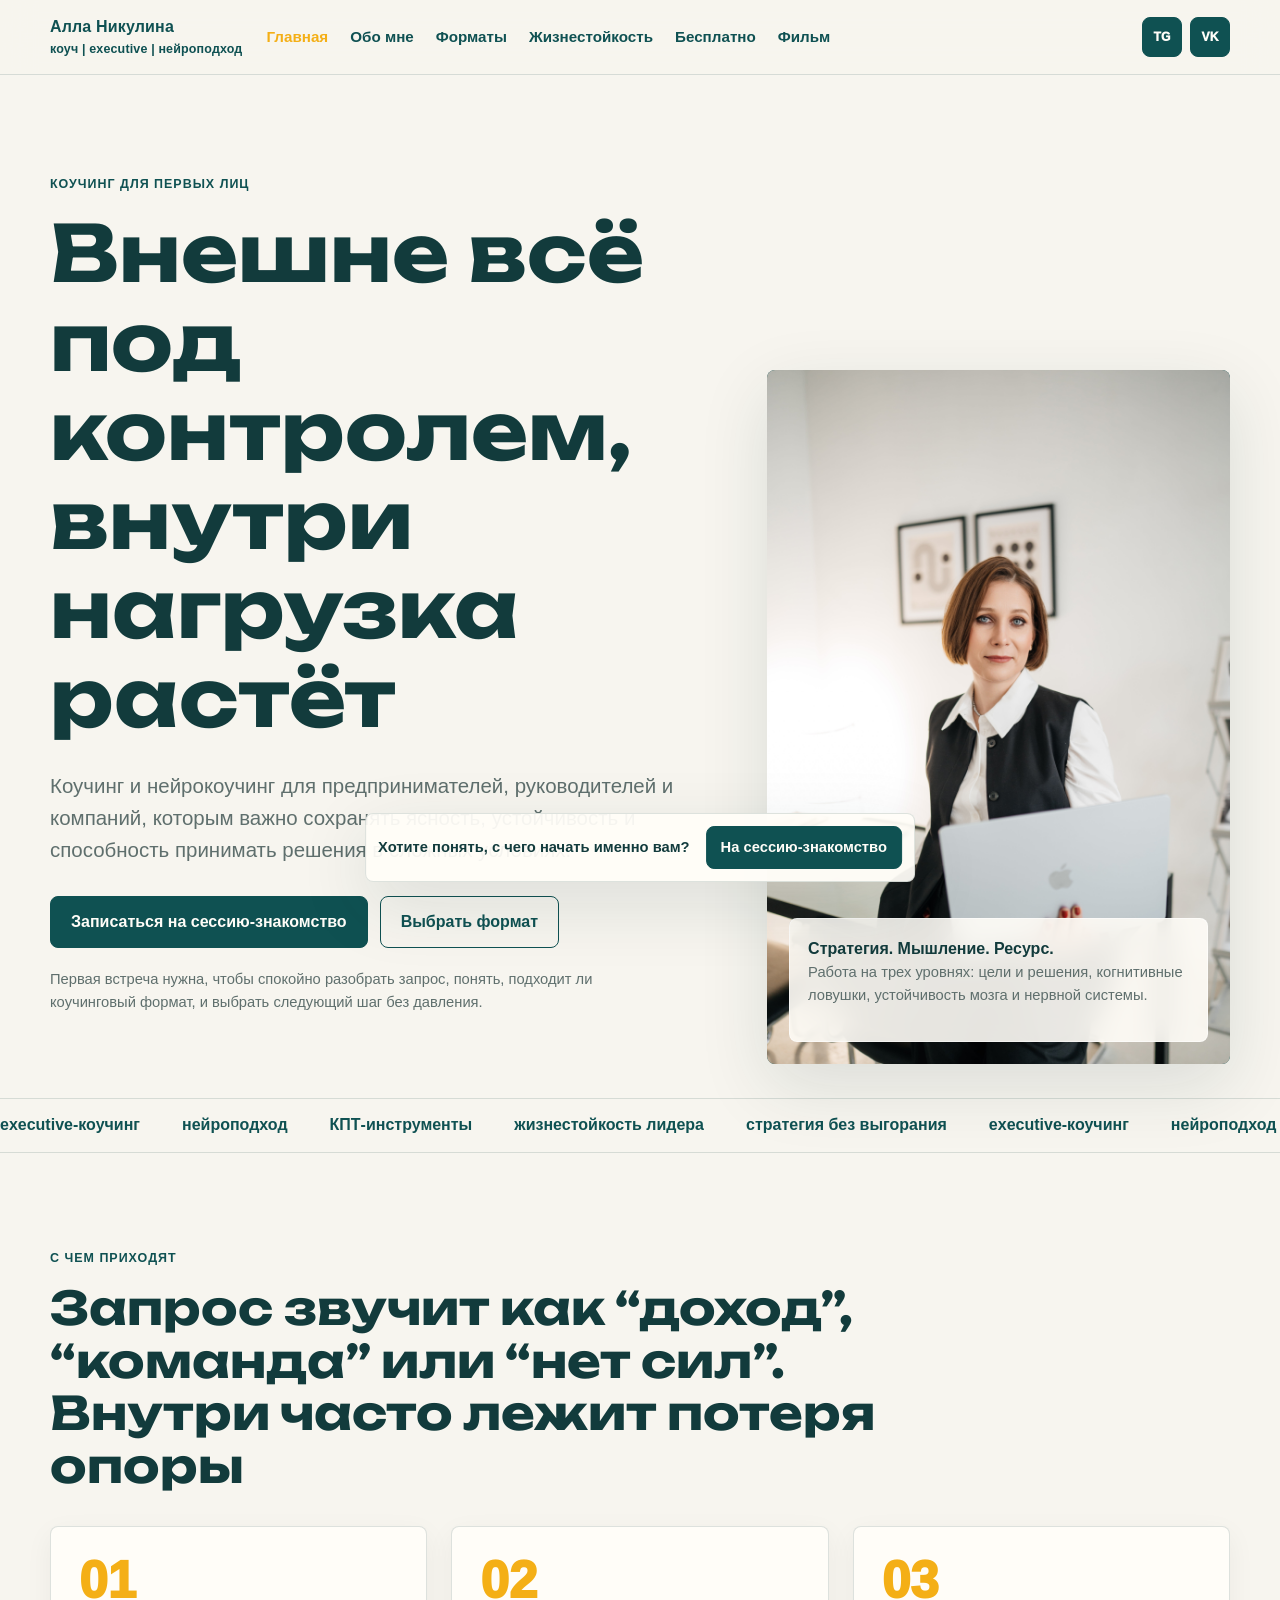
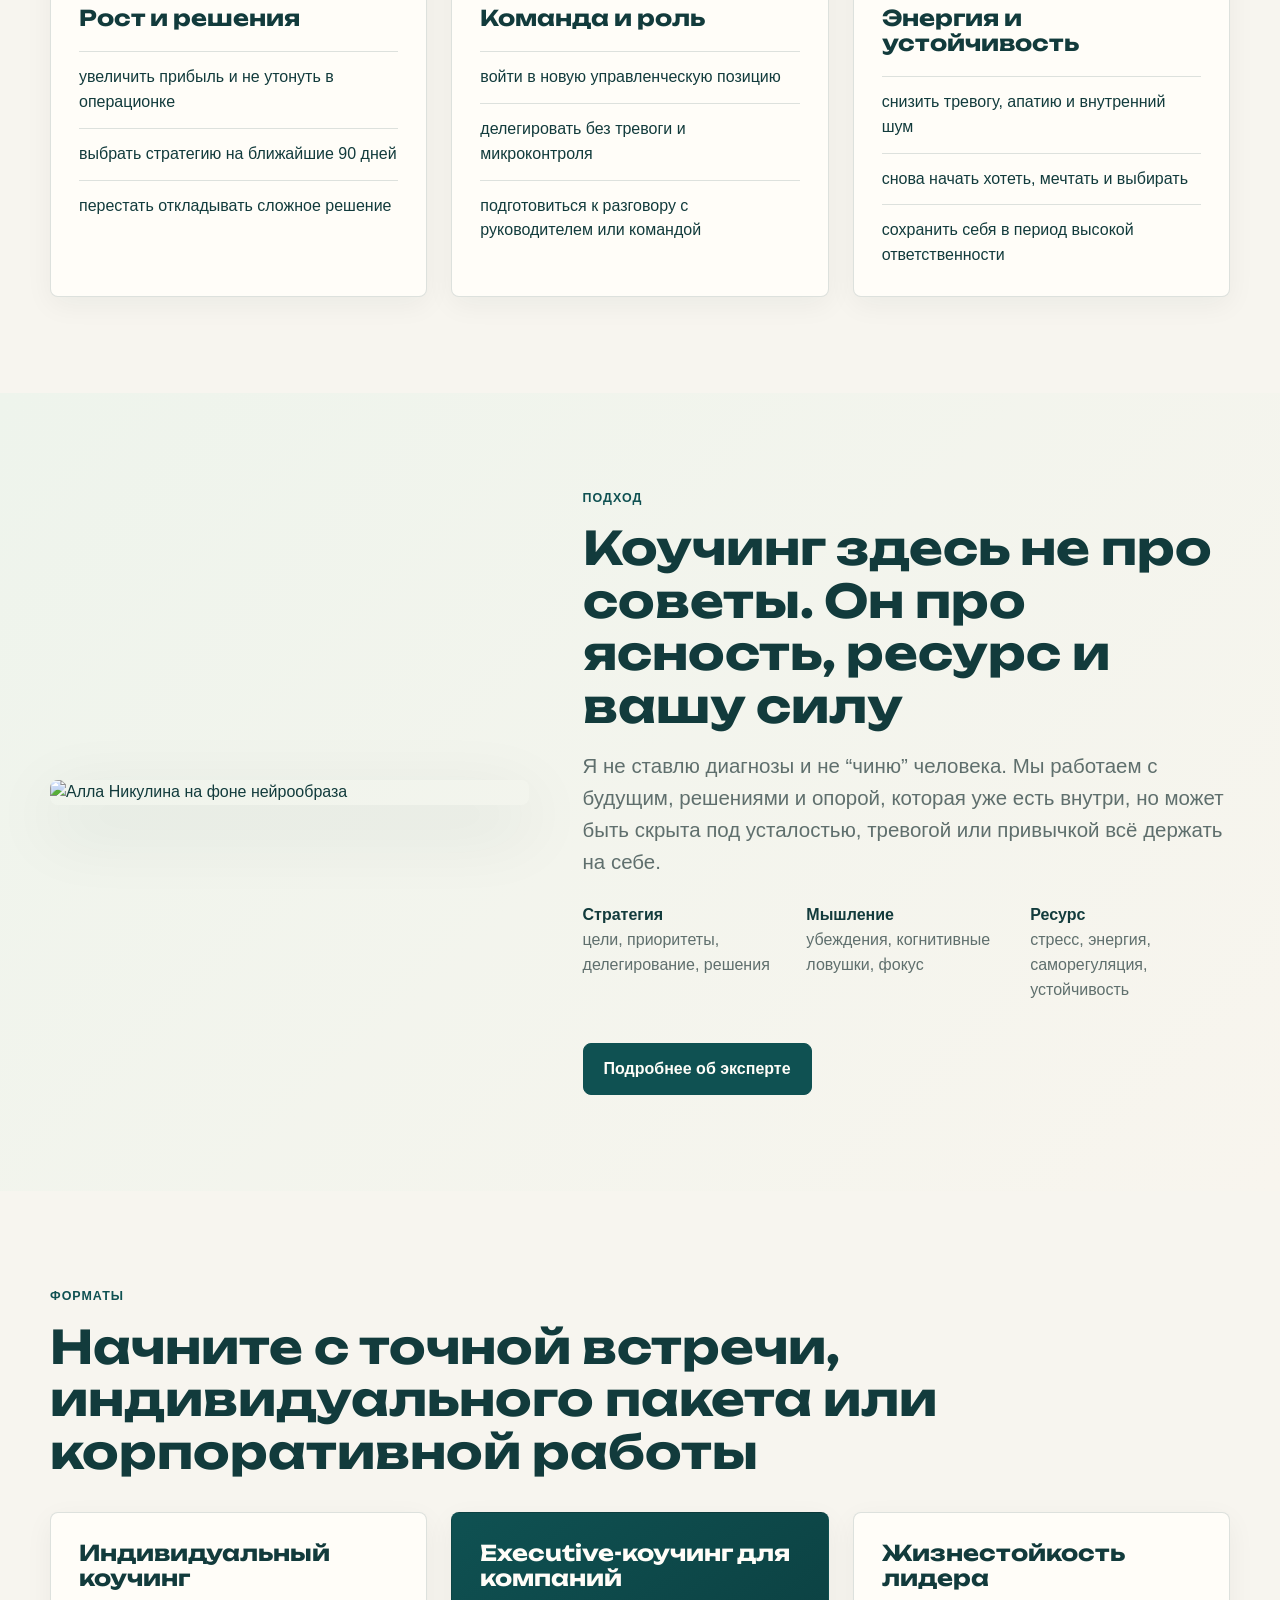
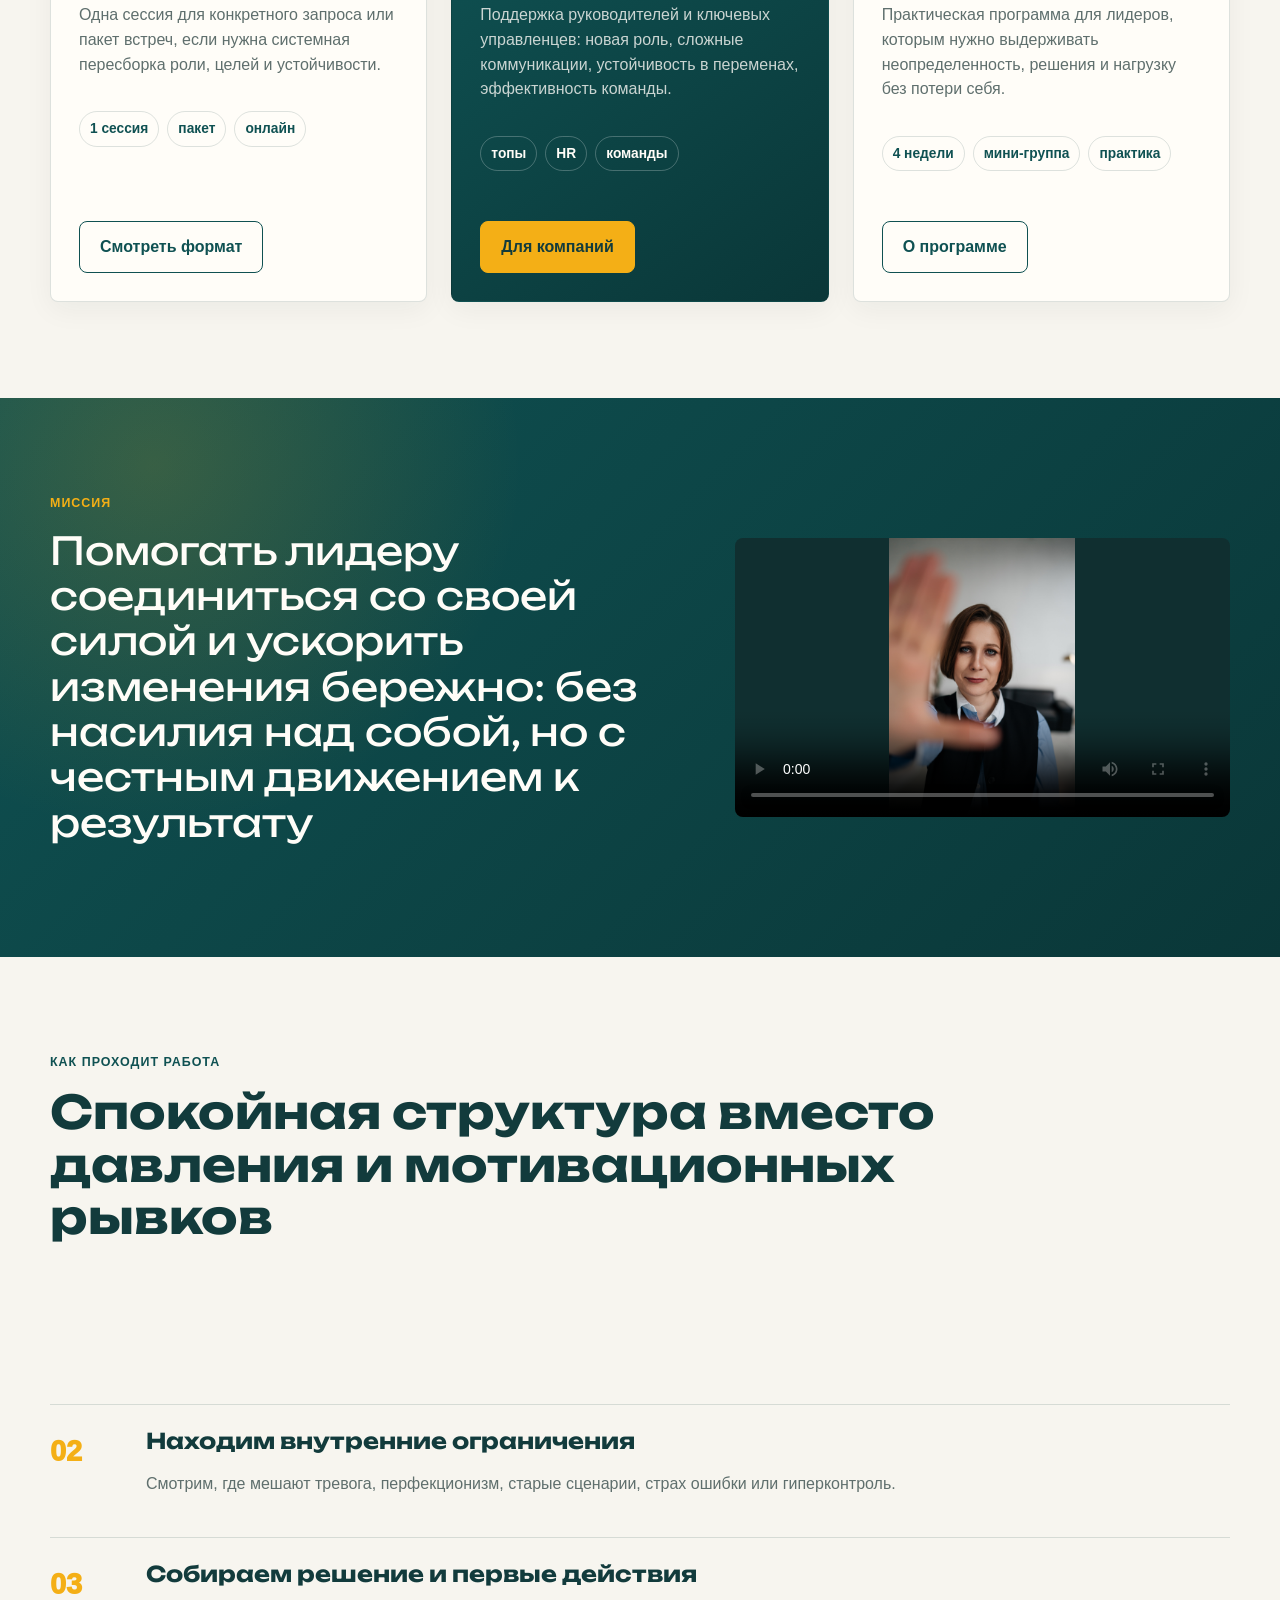
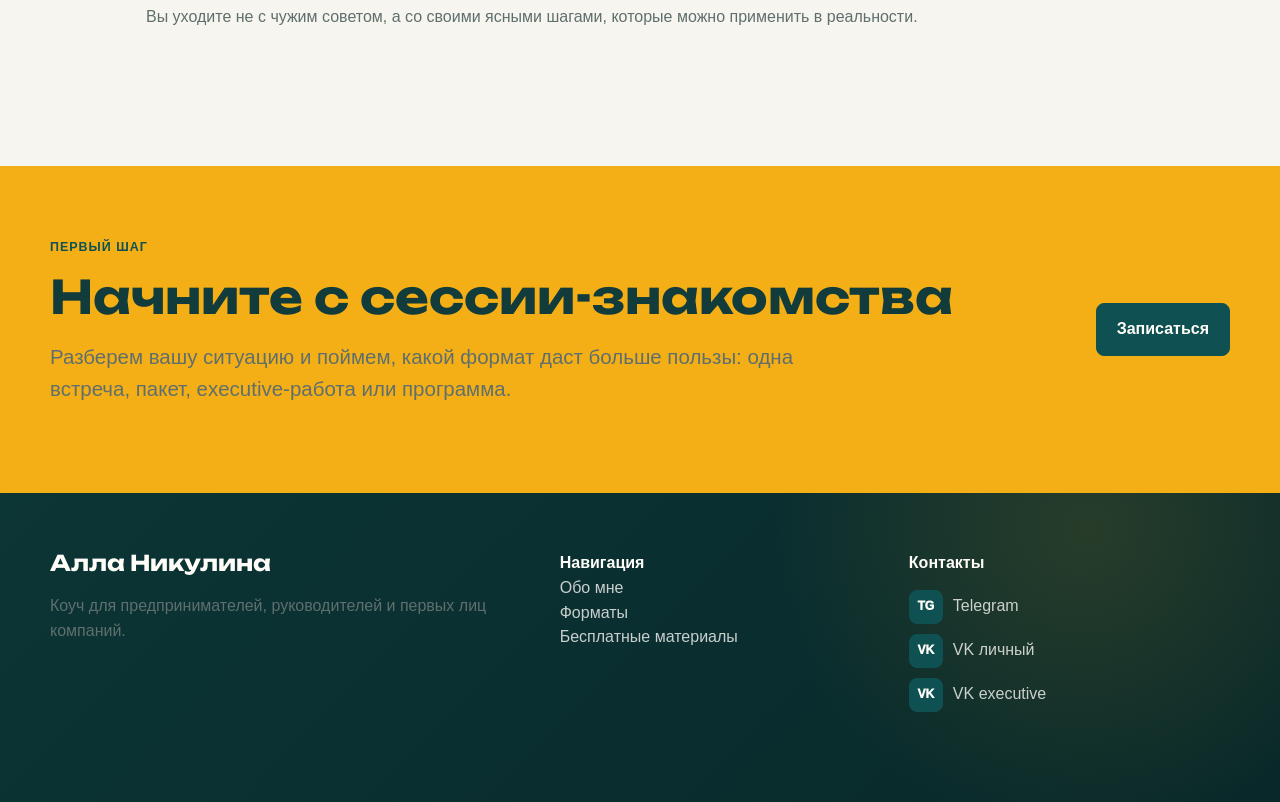
==== site/index.html @ 511b529c "Save site checkpoint" ====
<!doctype html>
<html lang="ru">
<head>
  <meta charset="utf-8">
  <meta name="viewport" content="width=device-width, initial-scale=1">
  <title>Алла Никулина - коучинг для предпринимателей и руководителей</title>
  <meta name="description" content="Executive-коучинг, нейрокоучинг и программа жизнестойкости лидера для предпринимателей и первых лиц компаний.">
  <link rel="preconnect" href="https://fonts.googleapis.com">
  <link rel="preconnect" href="https://fonts.gstatic.com" crossorigin>
  <link href="https://fonts.googleapis.com/css2?family=Inter:wght@500;650;750;850;950&display=swap" rel="stylesheet">
  <link rel="stylesheet" href="assets/css/styles.css">
</head>
<body>
  <header class="topbar">
    <div class="container nav">
      <a class="brand" href="index.html">Алла Никулина <span>коуч | executive | нейроподход</span></a>
      <nav class="menu" aria-label="Основная навигация">
        <a class="active" href="index.html">Главная</a>
        <a href="about.html">Обо мне</a>
        <a href="formats.html">Форматы</a>
        <a href="resilience.html">Жизнестойкость</a>
        <a href="resources.html">Бесплатно</a>
        <a href="film.html">Фильм</a>
      </nav>
      <a class="btn small primary js-open-form" href="#contact-form">Записаться</a>
      <button class="nav-toggle" type="button" aria-expanded="false">Меню</button>
    </div>
  </header>

  <main>
    <section class="hero">
      <div class="container hero-grid">
        <div class="hero-copy" data-reveal>
          <div class="eyebrow">Коучинг для первых лиц</div>
          <h1>Внешне всё под контролем, внутри нагрузка растёт</h1>
          <p class="lead">Коучинг и нейрокоучинг для предпринимателей, руководителей и компаний, которым важно сохранять ясность, устойчивость и способность принимать решения в сложных условиях.</p>
          <div class="hero-actions">
            <a class="btn primary js-open-form" href="#contact-form">Записаться на сессию-знакомство</a>
            <a class="btn ghost" href="formats.html">Выбрать формат</a>
          </div>
          <p class="micro">Первая встреча нужна, чтобы спокойно разобрать запрос, понять, подходит ли коучинговый формат, и выбрать следующий шаг без давления.</p>
        </div>
        <div class="hero-media" data-reveal>
          <img src="assets/img/alla-office.jpg" alt="Алла Никулина с ноутбуком">
          <div class="hero-badge">
            <strong>Стратегия. Мышление. Ресурс.</strong>
            <p class="micro">Работа на трех уровнях: цели и решения, когнитивные ловушки, устойчивость мозга и нервной системы.</p>
          </div>
        </div>
      </div>
    </section>

    <div class="strip" aria-hidden="true">
      <div class="strip-track">
        <span>executive-коучинг</span><span>нейроподход</span><span>КПТ-инструменты</span><span>жизнестойкость лидера</span><span>стратегия без выгорания</span>
        <span>executive-коучинг</span><span>нейроподход</span><span>КПТ-инструменты</span><span>жизнестойкость лидера</span><span>стратегия без выгорания</span>
      </div>
    </div>

    <section class="section" id="requests">
      <div class="container">
        <div class="eyebrow" data-reveal>С чем приходят</div>
        <h2 data-reveal>Запрос звучит как “доход”, “команда” или “нет сил”. Внутри часто лежит потеря опоры</h2>
        <div class="grid-3" style="margin-top:34px">
          <article class="card" data-reveal>
            <div class="number">01</div>
            <h3>Рост и решения</h3>
            <ul class="list">
              <li>увеличить прибыль и не утонуть в операционке</li>
              <li>выбрать стратегию на ближайшие 90 дней</li>
              <li>перестать откладывать сложное решение</li>
            </ul>
          </article>
          <article class="card" data-reveal>
            <div class="number">02</div>
            <h3>Команда и роль</h3>
            <ul class="list">
              <li>войти в новую управленческую позицию</li>
              <li>делегировать без тревоги и микроконтроля</li>
              <li>подготовиться к разговору с руководителем или командой</li>
            </ul>
          </article>
          <article class="card" data-reveal>
            <div class="number">03</div>
            <h3>Энергия и устойчивость</h3>
            <ul class="list">
              <li>снизить тревогу, апатию и внутренний шум</li>
              <li>снова начать хотеть, мечтать и выбирать</li>
              <li>сохранить себя в период высокой ответственности</li>
            </ul>
          </article>
        </div>
      </div>
    </section>

    <section class="section soft">
      <div class="container split">
        <div class="photo" data-reveal><img src="assets/img/alla-brain.jpg" alt="Алла Никулина на фоне нейрообраза"></div>
        <div data-reveal>
          <div class="eyebrow">Подход</div>
          <h2>Коучинг здесь не про советы. Он про ясность, ресурс и вашу силу</h2>
          <p class="lead">Я не ставлю диагнозы и не “чиню” человека. Мы работаем с будущим, решениями и опорой, которая уже есть внутри, но может быть скрыта под усталостью, тревогой или привычкой всё держать на себе.</p>
          <div class="grid-3" style="margin-top:26px">
            <div><strong>Стратегия</strong><p class="muted">цели, приоритеты, делегирование, решения</p></div>
            <div><strong>Мышление</strong><p class="muted">убеждения, когнитивные ловушки, фокус</p></div>
            <div><strong>Ресурс</strong><p class="muted">стресс, энергия, саморегуляция, устойчивость</p></div>
          </div>
          <a class="btn primary" href="about.html" style="margin-top:24px">Подробнее об эксперте</a>
        </div>
      </div>
    </section>

    <section class="section">
      <div class="container">
        <div class="eyebrow" data-reveal>Форматы</div>
        <h2 data-reveal>Начните с точной встречи, индивидуального пакета или корпоративной работы</h2>
        <div class="grid-3 formats" style="margin-top:34px">
          <article class="card format-card" data-reveal>
            <h3>Индивидуальный коучинг</h3>
            <p class="muted">Одна сессия для конкретного запроса или пакет встреч, если нужна системная пересборка роли, целей и устойчивости.</p>
            <div class="tag-row"><span class="tag">1 сессия</span><span class="tag">пакет</span><span class="tag">онлайн</span></div>
            <a class="btn ghost" href="formats.html#individual">Смотреть формат</a>
          </article>
          <article class="card green format-card" data-reveal>
            <h3>Executive-коучинг для компаний</h3>
            <p>Поддержка руководителей и ключевых управленцев: новая роль, сложные коммуникации, устойчивость в переменах, эффективность команды.</p>
            <div class="tag-row"><span class="tag">топы</span><span class="tag">HR</span><span class="tag">команды</span></div>
            <a class="btn yellow" href="formats.html#executive">Для компаний</a>
          </article>
          <article class="card format-card" data-reveal>
            <h3>Жизнестойкость лидера</h3>
            <p class="muted">Практическая программа для лидеров, которым нужно выдерживать неопределенность, решения и нагрузку без потери себя.</p>
            <div class="tag-row"><span class="tag">4 недели</span><span class="tag">мини-группа</span><span class="tag">практика</span></div>
            <a class="btn ghost" href="resilience.html">О программе</a>
          </article>
        </div>
      </div>
    </section>

    <section class="section dark">
      <div class="container split reverse">
        <div data-reveal>
          <div class="eyebrow">Миссия</div>
          <p class="quote">Помогать лидеру соединиться со своей силой и ускорить изменения бережно: без насилия над собой, но с честным движением к результату</p>
        </div>
        <div class="video-box" data-reveal>
          <video src="assets/video/intro.mp4" controls preload="metadata" poster="assets/img/alla-close.jpg"></video>
        </div>
      </div>
    </section>

    <section class="section">
      <div class="container">
        <div class="eyebrow" data-reveal>Как проходит работа</div>
        <h2 data-reveal>Спокойная структура вместо давления и мотивационных рывков</h2>
        <div class="steps" style="margin-top:28px">
          <div class="step" data-reveal><div><h3>Уточняем запрос</h3><p class="muted">Отделяем факты от шума, формулируем, что именно должно измениться после работы.</p></div></div>
          <div class="step" data-reveal><div><h3>Находим внутренние ограничения</h3><p class="muted">Смотрим, где мешают тревога, перфекционизм, старые сценарии, страх ошибки или гиперконтроль.</p></div></div>
          <div class="step" data-reveal><div><h3>Собираем решение и первые действия</h3><p class="muted">Вы уходите не с чужим советом, а со своими ясными шагами, которые можно применить в реальности.</p></div></div>
        </div>
      </div>
    </section>

    <section class="cta-band">
      <div class="container cta-inner">
        <div>
          <div class="eyebrow">Первый шаг</div>
          <h2>Начните с сессии-знакомства</h2>
          <p class="lead">Разберем вашу ситуацию и поймем, какой формат даст больше пользы: одна встреча, пакет, executive-работа или программа.</p>
        </div>
        <a class="btn primary js-open-form" href="#contact-form">Записаться</a>
      </div>
    </section>
  </main>

  <footer class="footer">
    <div class="container footer-grid">
      <div><h3>Алла Никулина</h3><p class="muted">Коуч для предпринимателей, руководителей и первых лиц компаний.</p></div>
      <div><strong>Навигация</strong><p><a href="about.html">Обо мне</a><br><a href="formats.html">Форматы</a><br><a href="resources.html">Бесплатные материалы</a></p></div>
      <div><strong>Контакты</strong><div class="contact-list"><a class="contact-link" href="https://t.me/coach_nikulina_alla"><span class="icon-link">TG</span><span>Telegram</span></a><a class="contact-link" href="https://vk.com/coach_nikulina_alla"><span class="icon-link">VK</span><span>VK личный</span></a><a class="contact-link" href="https://vk.com/neurocoach_nikulina"><span class="icon-link">VK</span><span>VK executive</span></a></div></div>
    </div>
  </footer>
  <div class="float-cta"><p>Хотите понять, с чего начать именно вам?</p><a class="btn small primary js-open-form" href="#contact-form">На сессию-знакомство</a></div>
  <script src="assets/js/main.js"></script>
</body>
</html>
---- site/assets/css/styles.css ----
@import url('https://fonts.googleapis.com/css2?family=Unbounded:wght@500;600;700;800&display=swap');

:root {
  --bg: #f7f5ef;
  --paper: #fffdf8;
  --ink: #123b3c;
  --muted: #5f6f6d;
  --green: #0f5152;
  --green-2: #174845;
  --green-deep: #0a3738;
  --mint: #dfeee6;
  --yellow: #f4af16;
  --coral: #d96952;
  --line: rgba(18, 59, 60, .14);
  --shadow: 0 22px 70px rgba(13, 47, 48, .12);
  --radius: 8px;
  --max: 1180px;
}

* { box-sizing: border-box; }
html { scroll-behavior: smooth; }
body {
  margin: 0;
  background: var(--bg);
  color: var(--ink);
  font-family: "Gotham Pro", Gotham, Arial, sans-serif;
  line-height: 1.55;
}
body.nav-open { overflow: hidden; }
img, video { max-width: 100%; display: block; }
a { color: inherit; text-decoration: none; }
p { margin: 0 0 1rem; }

.container { width: min(var(--max), calc(100% - 40px)); margin: 0 auto; }
.section { padding: 96px 0; }
.section.tight { padding: 64px 0; }
.eyebrow {
  color: var(--green);
  font-size: .78rem;
  font-weight: 800;
  letter-spacing: .08em;
  margin-bottom: 14px;
  text-transform: uppercase;
}
h1, h2, h3 {
  font-family: "Unbounded", "Gotham Pro", Arial, sans-serif;
  line-height: 1.14;
  margin: 0;
  letter-spacing: 0;
}
h1 { font-size: clamp(2.2rem, 6.1vw, 5.85rem); max-width: 1020px; }
h2 { font-size: clamp(1.75rem, 3.6vw, 3.75rem); max-width: 960px; }
h3 { font-size: clamp(1.15rem, 1.7vw, 1.58rem); }
h1 + .lead, h2 + .lead, h3 + p, h3 + .muted { margin-top: 18px; }
.card h3 + p, .card h3 + .muted { margin-top: 12px; }
.lead { color: var(--muted); font-size: clamp(1.05rem, 1.6vw, 1.35rem); max-width: 760px; }
.text-wide { max-width: 860px; }
.accent { color: var(--yellow); }

.topbar {
  position: sticky;
  top: 0;
  z-index: 50;
  background: rgba(247, 245, 239, .94);
  border-bottom: 1px solid var(--line);
  backdrop-filter: blur(16px);
}
.nav {
  align-items: center;
  display: flex;
  gap: 24px;
  min-height: 74px;
  justify-content: space-between;
}
.brand {
  display: grid;
  gap: 0;
  font-weight: 900;
  letter-spacing: .01em;
  color: var(--green);
}
.brand span { color: var(--green); font-size: .78rem; font-weight: 700; }
.menu {
  align-items: center;
  display: flex;
  gap: 22px;
  color: var(--green);
  font-size: .95rem;
  font-weight: 750;
}
.menu a { opacity: 1; }
.menu a:hover, .menu a.active { color: var(--yellow); }
.nav-toggle { display: none; }
.topbar .btn { display: none; }
.header-contacts {
  align-items: center;
  display: flex;
  gap: 8px;
  margin-left: auto;
}
.icon-link {
  align-items: center;
  background: var(--green);
  border: 1px solid var(--green);
  border-radius: var(--radius);
  color: #fffdf8;
  display: inline-flex;
  font-size: .76rem;
  font-weight: 950;
  height: 40px;
  justify-content: center;
  width: 40px;
}
.icon-link:hover { background: var(--yellow); border-color: var(--yellow); color: var(--ink); }

.btn {
  align-items: center;
  border: 1px solid var(--green);
  border-radius: var(--radius);
  cursor: pointer;
  display: inline-flex;
  font-weight: 850;
  gap: 10px;
  justify-content: center;
  min-height: 48px;
  padding: 13px 20px;
  transition: transform .2s ease, box-shadow .2s ease, background .2s ease;
}
.btn:hover { transform: translateY(-2px); box-shadow: var(--shadow); }
.btn.primary { background: var(--green); color: #fffdf8; }
.btn.yellow { background: var(--yellow); border-color: var(--yellow); color: var(--ink); }
.btn.ghost { background: transparent; color: var(--green); }
.btn.small { min-height: 40px; padding: 9px 14px; font-size: .92rem; }

.hero {
  min-height: calc(100vh - 74px);
  padding: 42px 0 34px;
  display: grid;
  align-items: end;
}
.hero-grid {
  display: grid;
  grid-template-columns: minmax(0, 1.05fr) minmax(330px, .72fr);
  gap: 42px;
  align-items: end;
}
.hero-copy { padding: 58px 0 34px; }
.hero-copy .lead { margin: 28px 0 30px; }
.hero-actions { display: flex; flex-wrap: wrap; gap: 12px; margin: 26px 0 20px; }
.micro { color: var(--muted); font-size: .92rem; max-width: 560px; }
.hero-media {
  min-height: 560px;
  position: relative;
  overflow: hidden;
  border-radius: var(--radius);
  background: var(--green);
  box-shadow: var(--shadow);
}
.hero-media img {
  height: 100%;
  min-height: 560px;
  object-fit: cover;
  object-position: 52% 35%;
  width: 100%;
}
.hero-badge {
  position: absolute;
  left: 22px;
  right: 22px;
  bottom: 22px;
  background: rgba(255,253,248,.9);
  border: 1px solid rgba(255,255,255,.5);
  border-radius: var(--radius);
  padding: 18px;
  backdrop-filter: blur(14px);
}

.strip {
  border-top: 1px solid var(--line);
  border-bottom: 1px solid var(--line);
  color: var(--green);
  font-weight: 850;
  overflow: hidden;
  padding: 14px 0;
}
.strip-track {
  animation: marquee 26s linear infinite;
  display: flex;
  gap: 42px;
  white-space: nowrap;
  width: max-content;
}
@keyframes marquee { to { transform: translateX(-50%); } }

.grid-2 { display: grid; grid-template-columns: repeat(2, minmax(0, 1fr)); gap: 24px; }
.grid-3 { display: grid; grid-template-columns: repeat(3, minmax(0, 1fr)); gap: 24px; }
.card {
  background: var(--paper);
  border: 1px solid var(--line);
  border-radius: var(--radius);
  padding: 28px;
  box-shadow: 0 8px 28px rgba(13, 47, 48, .05);
}
.card.green { background: linear-gradient(145deg, var(--green), var(--green-deep)); color: #fffdf8; border-color: transparent; }
.card.green p, .card.green .muted { color: rgba(255,253,248,.78); }
.card.green .tag { border-color: rgba(255,255,255,.24); color: #fffdf8; }
.card.yellow { background: var(--yellow); border-color: transparent; }
.muted { color: var(--muted); }
.number { color: var(--yellow); font-size: 3.2rem; font-weight: 950; line-height: 1; }
.list { display: grid; gap: 13px; margin: 20px 0 0; padding: 0; list-style: none; }
.list li { border-top: 1px solid var(--line); padding-top: 13px; }
.green .list li { border-color: rgba(255,255,255,.18); }

.split {
  display: grid;
  grid-template-columns: .85fr 1.15fr;
  gap: 54px;
  align-items: center;
}
.split.reverse { grid-template-columns: 1.12fr .88fr; }
.photo {
  border-radius: var(--radius);
  overflow: hidden;
  box-shadow: var(--shadow);
}
.photo img { width: 100%; height: 100%; object-fit: cover; }
.soft { background: linear-gradient(135deg, #eef4ec 0%, #f8f5ee 100%); }
.dark {
  background: radial-gradient(circle at 12% 12%, rgba(244, 175, 22, .18), transparent 30%), linear-gradient(135deg, var(--green) 0%, var(--green-deep) 100%);
  color: #fffdf8;
}
.dark .eyebrow { color: var(--yellow); }
.dark .lead, .dark .muted { color: rgba(255,253,248,.72); }

.formats { align-items: stretch; }
.format-card {
  display: flex;
  flex-direction: column;
  min-height: 390px;
}
.format-card .btn { margin-top: auto; align-self: flex-start; }
.tag-row { display: flex; flex-wrap: wrap; gap: 8px; margin: 18px 0; }
.tag {
  border: 1px solid var(--line);
  border-radius: 999px;
  color: var(--green);
  font-size: .86rem;
  font-weight: 800;
  padding: 6px 10px;
}

.steps { counter-reset: step; }
.step {
  counter-increment: step;
  display: grid;
  grid-template-columns: 74px 1fr;
  gap: 22px;
  padding: 24px 0;
  border-top: 1px solid var(--line);
}
.step:before {
  content: counter(step, decimal-leading-zero);
  color: var(--yellow);
  font-size: 1.8rem;
  font-weight: 950;
}

.quote {
  font-family: "Unbounded", "Gotham Pro", Arial, sans-serif;
  font-size: clamp(1.45rem, 3vw, 2.6rem);
  line-height: 1.18;
  max-width: 980px;
}
.video-grid { display: grid; grid-template-columns: 1.2fr .8fr; gap: 24px; }
.video-box {
  background: #102f30;
  border-radius: var(--radius);
  overflow: hidden;
  position: relative;
}
.video-box video {
  aspect-ratio: 16 / 9;
  background: #102f30;
  height: auto;
  object-fit: contain;
  width: 100%;
}
.resource-card {
  display: flex;
  flex-direction: column;
  gap: 16px;
  min-height: 250px;
}
.resource-card .btn { margin-top: auto; align-self: flex-start; }

.faq details {
  background: var(--paper);
  border-top: 1px solid var(--line);
  padding: 22px 0;
}
.faq summary {
  cursor: pointer;
  font-weight: 900;
  list-style: none;
}
.faq summary::-webkit-details-marker { display: none; }
.faq p { color: var(--muted); margin: 12px 0 0; max-width: 820px; }

.cta-band {
  background: var(--yellow);
  color: var(--ink);
  padding: 72px 0;
}
.cta-inner {
  align-items: center;
  display: grid;
  grid-template-columns: 1fr auto;
  gap: 28px;
}
.footer {
  background: radial-gradient(circle at 85% 12%, rgba(244, 175, 22, .13), transparent 28%), linear-gradient(135deg, #0c3536, #082829);
  color: #fffdf8;
  padding: 58px 0 90px;
}
.footer-grid {
  display: grid;
  gap: 28px;
  grid-template-columns: 1.2fr .8fr .8fr;
}
.footer a { color: rgba(255,253,248,.78); }
.footer a:hover { color: var(--yellow); }
.contact-list {
  display: grid;
  gap: 10px;
  margin-top: 14px;
}
.contact-link {
  align-items: center;
  display: inline-flex;
  gap: 10px;
  width: fit-content;
}
.contact-link .icon-link {
  flex: 0 0 auto;
  height: 34px;
  width: 34px;
}

.float-cta {
  align-items: center;
  background: rgba(255,253,248,.94);
  border: 1px solid var(--line);
  border-radius: var(--radius);
  bottom: 18px;
  box-shadow: var(--shadow);
  display: flex;
  gap: 16px;
  left: 50%;
  max-width: min(780px, calc(100% - 24px));
  padding: 12px;
  position: fixed;
  transform: translateX(-50%);
  width: max-content;
  z-index: 45;
}
.float-cta p { margin: 0; font-size: .92rem; font-weight: 800; }

.page-hero { padding: 82px 0 70px; }
.page-hero .lead { margin-top: 22px; }
.hero-panel {
  background: linear-gradient(145deg, var(--green), var(--green-deep));
  color: #fffdf8;
  margin-top: 36px;
  padding: 34px;
  border-radius: var(--radius);
  display: grid;
  grid-template-columns: 1fr 1fr 1fr;
  gap: 18px;
}
.hero-panel p { color: rgba(255,253,248,.78); }

.modal {
  align-items: center;
  background: rgba(8, 40, 41, .62);
  bottom: 0;
  display: none;
  justify-content: center;
  left: 0;
  padding: 20px;
  position: fixed;
  right: 0;
  top: 0;
  z-index: 100;
}
.modal.is-open { display: flex; }
.modal-card {
  background: var(--paper);
  border-radius: var(--radius);
  box-shadow: var(--shadow);
  max-width: 560px;
  padding: 28px;
  position: relative;
  width: min(100%, 560px);
}
.modal-close {
  background: var(--green);
  border: 0;
  border-radius: var(--radius);
  color: #fffdf8;
  cursor: pointer;
  font-weight: 950;
  height: 36px;
  position: absolute;
  right: 16px;
  top: 16px;
  width: 36px;
}
.contact-form { display: grid; gap: 14px; margin-top: 22px; }
.contact-form label { display: grid; gap: 7px; font-size: .92rem; font-weight: 850; }
.contact-form input, .contact-form textarea {
  background: #fff;
  border: 1px solid var(--line);
  border-radius: var(--radius);
  color: var(--ink);
  font: inherit;
  min-height: 46px;
  padding: 12px 13px;
}
.contact-form textarea { min-height: 110px; resize: vertical; }

[data-reveal] {
  opacity: 0;
  transform: translateY(24px);
  transition: opacity .75s ease, transform .75s ease;
}
[data-reveal].is-visible { opacity: 1; transform: none; }

@media (max-width: 960px) {
  .container { width: min(100% - 28px, var(--max)); }
  .nav-toggle {
    background: var(--green);
    border: 0;
    border-radius: var(--radius);
    color: #fff;
    display: inline-flex;
    font-weight: 900;
    padding: 10px 13px;
    position: relative;
    z-index: 70;
  }
  .menu {
    align-content: start;
    background: var(--bg);
    border-left: 1px solid var(--line);
    bottom: 0;
    display: grid;
    gap: 10px;
    padding: 86px 24px 24px;
    position: fixed;
    right: -310px;
    top: 0;
    transition: right .28s ease;
    width: 300px;
    z-index: 60;
  }
  .menu a {
    background: rgba(15, 81, 82, .08);
    border-radius: var(--radius);
    color: var(--green);
    padding: 12px 14px;
  }
  .menu a:hover, .menu a.active { background: var(--green); color: #fffdf8; }
  .nav-open .menu { right: 0; }
  .hero-grid, .split, .split.reverse, .video-grid, .cta-inner, .footer-grid, .hero-panel {
    grid-template-columns: 1fr;
  }
  .hero { min-height: auto; }
  .hero-media, .hero-media img { min-height: 460px; }
  .grid-3 { grid-template-columns: 1fr 1fr; }
}

@media (max-width: 680px) {
  .section { padding: 68px 0; }
  h1 { font-size: clamp(2rem, 12vw, 3.4rem); }
  h2 { font-size: clamp(1.55rem, 8vw, 2.45rem); }
  .header-contacts { gap: 6px; }
  .icon-link { height: 36px; width: 36px; }
  .hero-copy { padding-top: 28px; }
  .hero-media, .hero-media img { min-height: 390px; }
  .grid-2, .grid-3 { grid-template-columns: 1fr; }
  .card { padding: 22px; }
  .step { grid-template-columns: 1fr; gap: 8px; }
  .float-cta {
    align-items: stretch;
    flex-direction: column;
    width: calc(100% - 24px);
  }
  .float-cta .btn { width: 100%; }
}
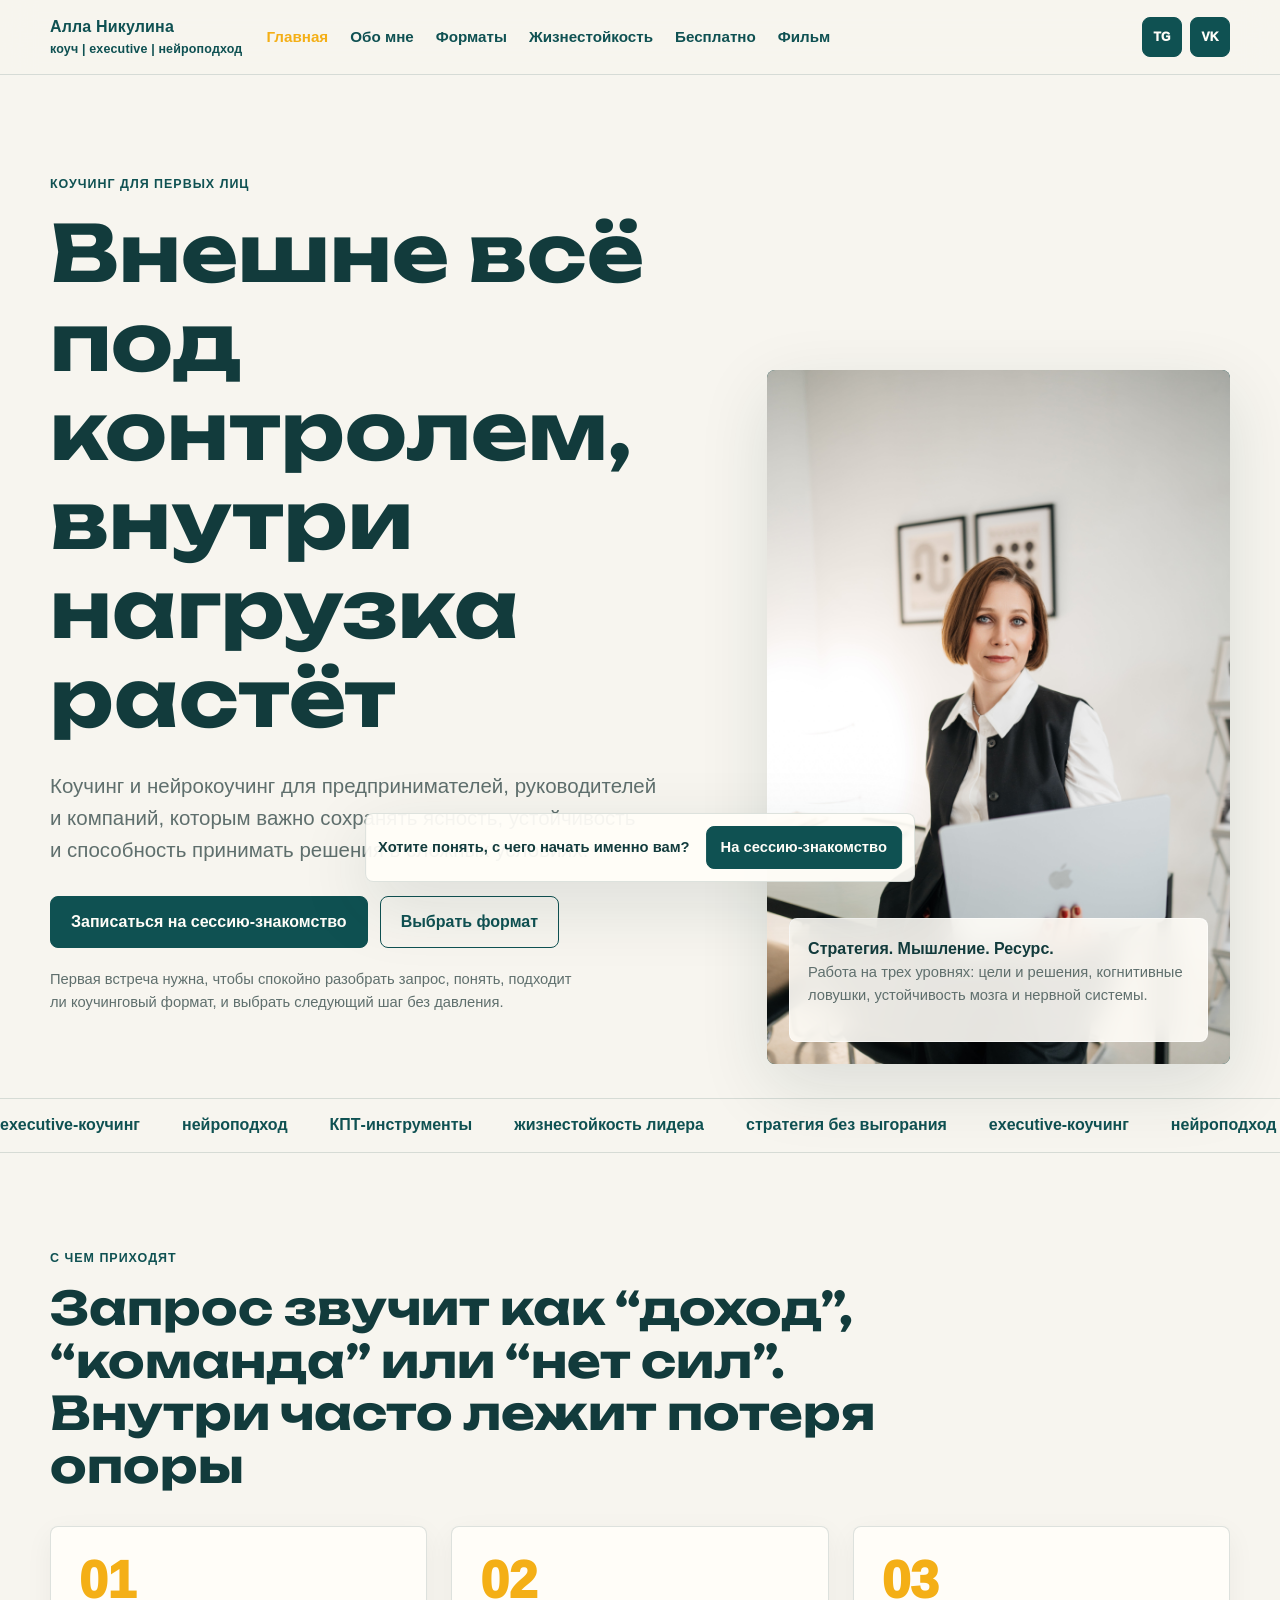
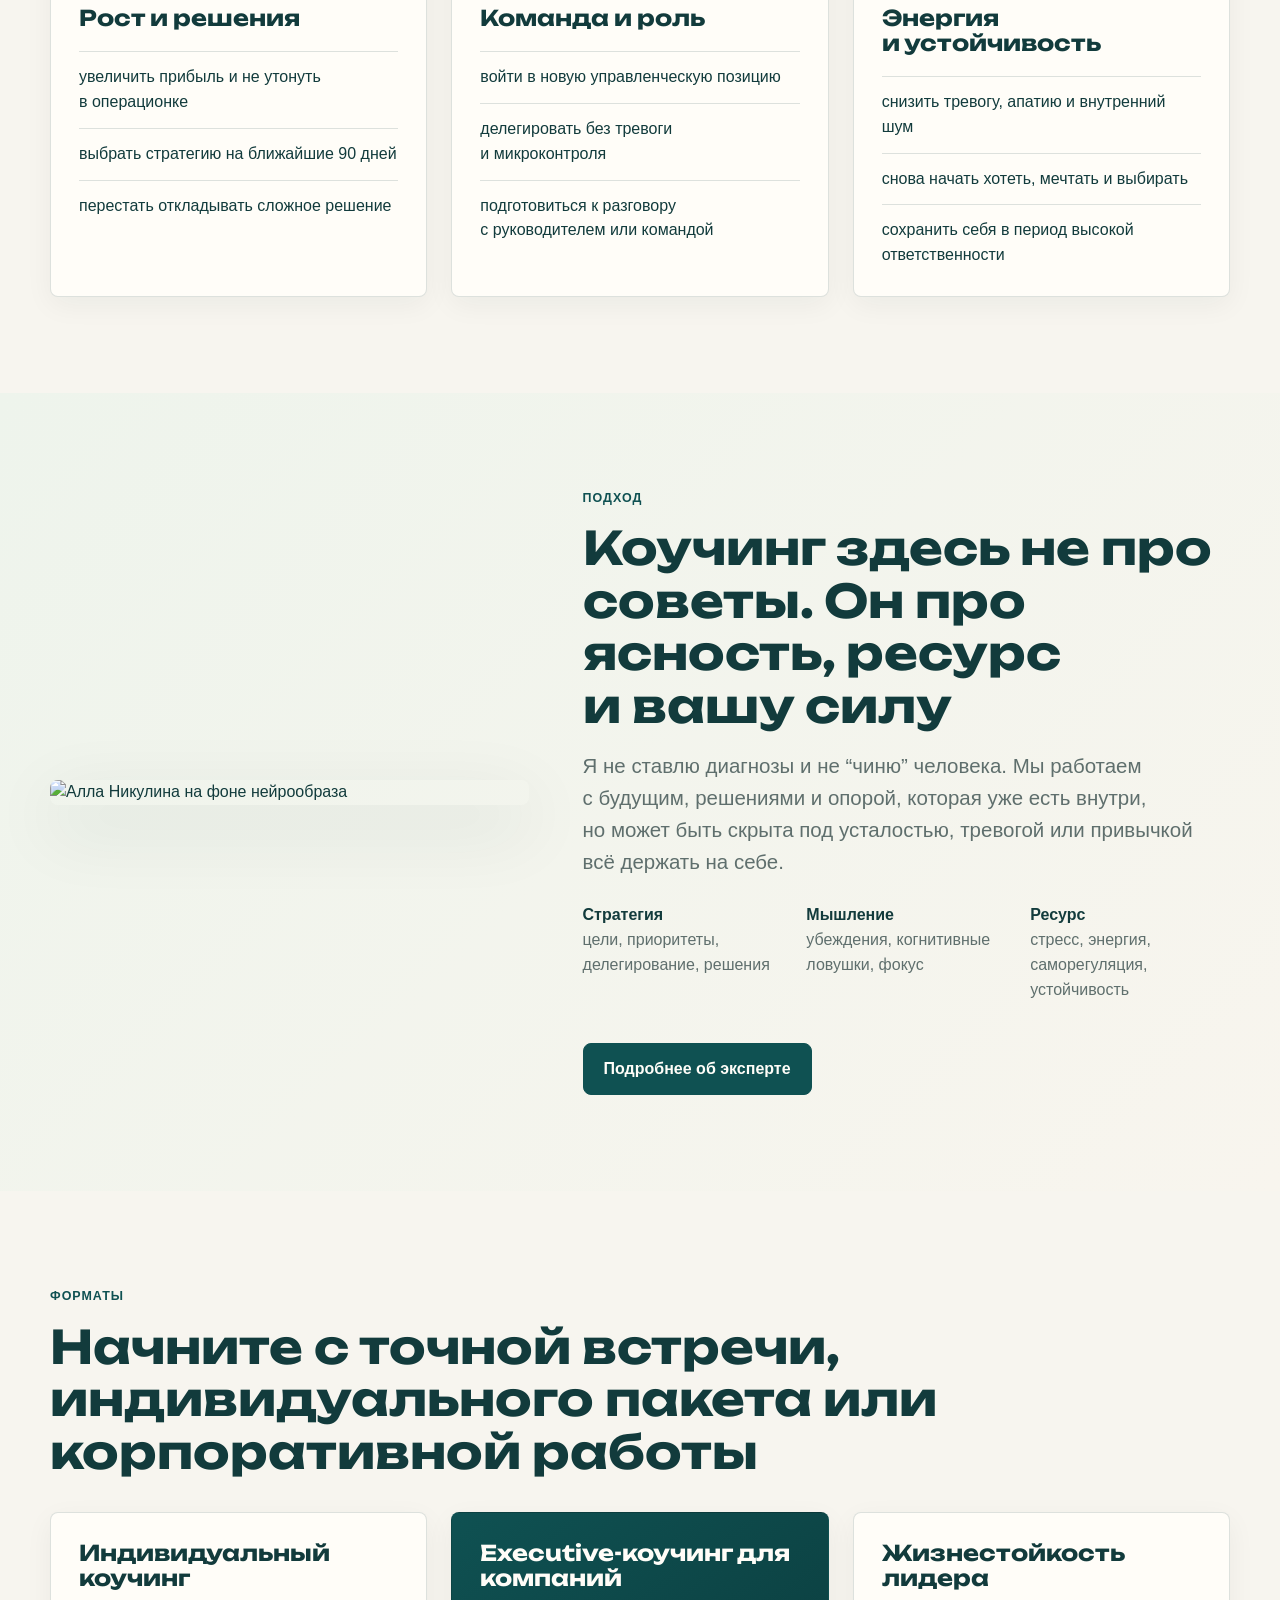
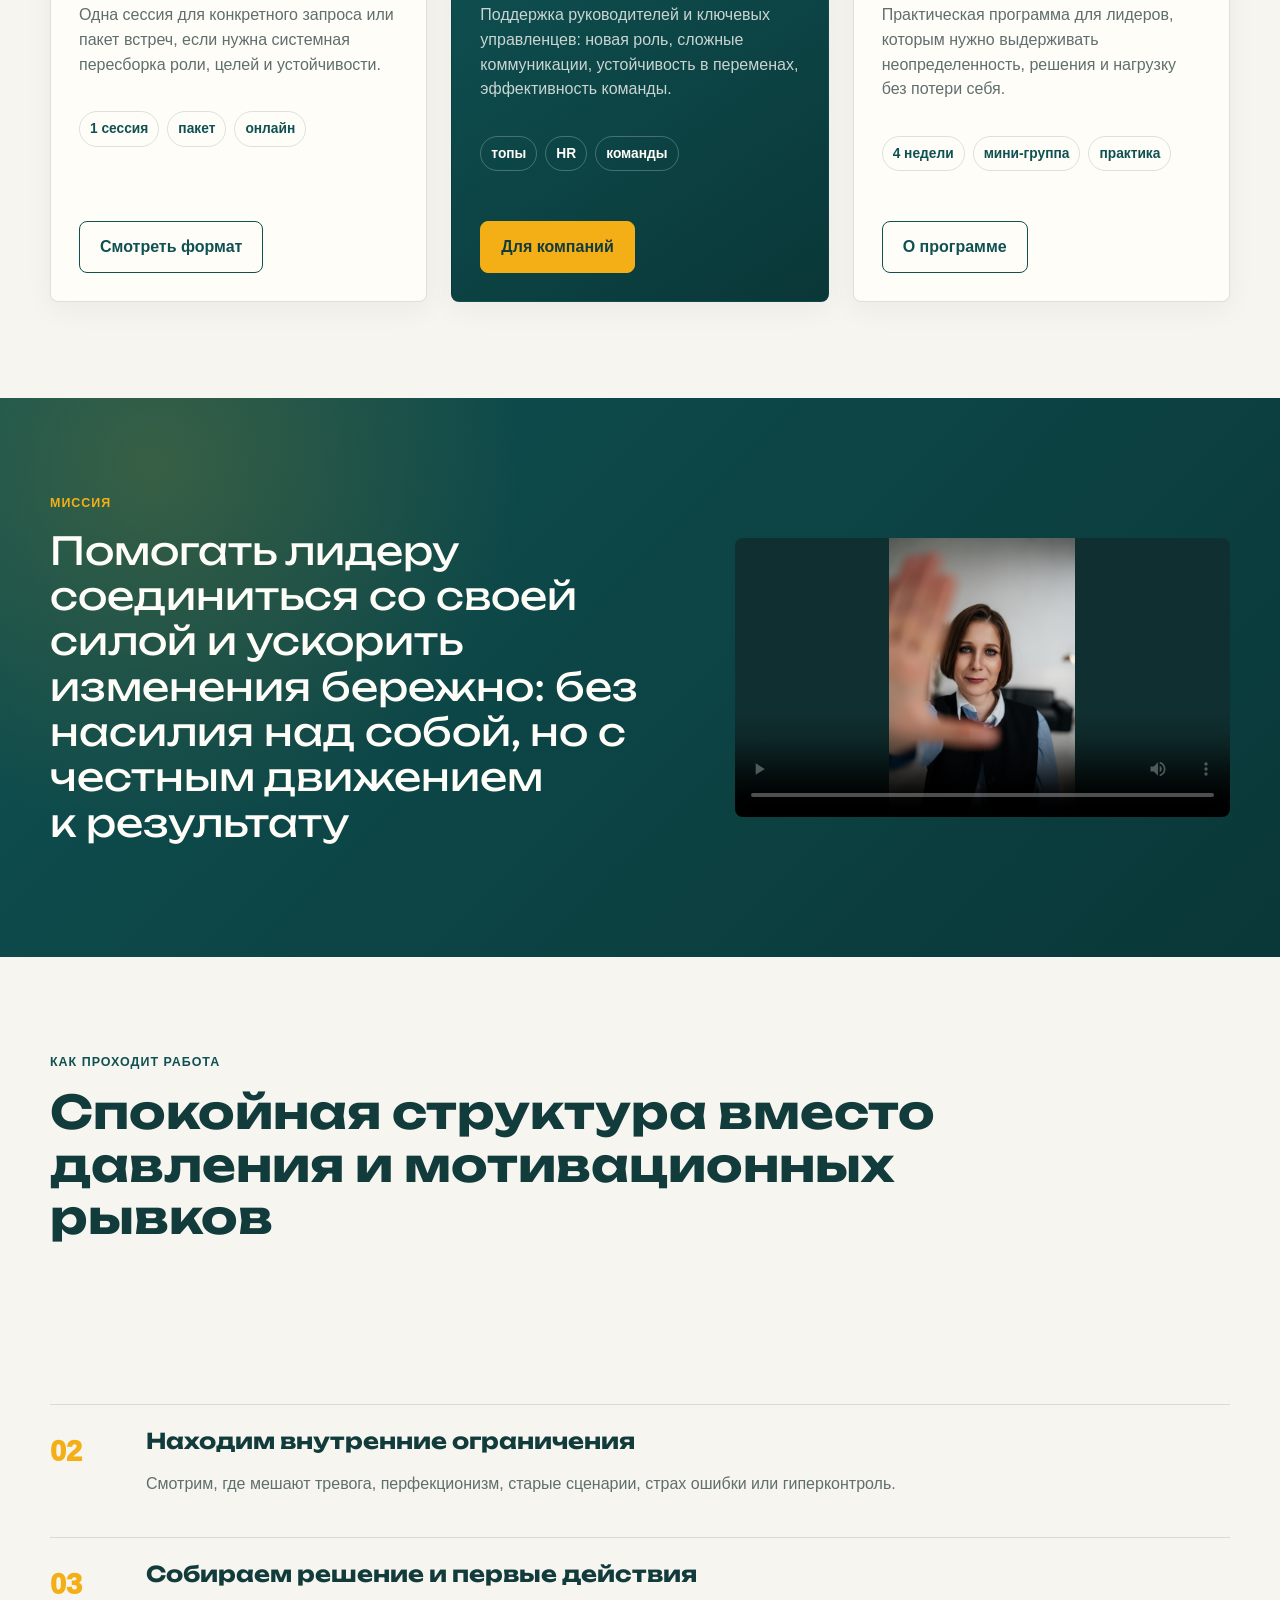
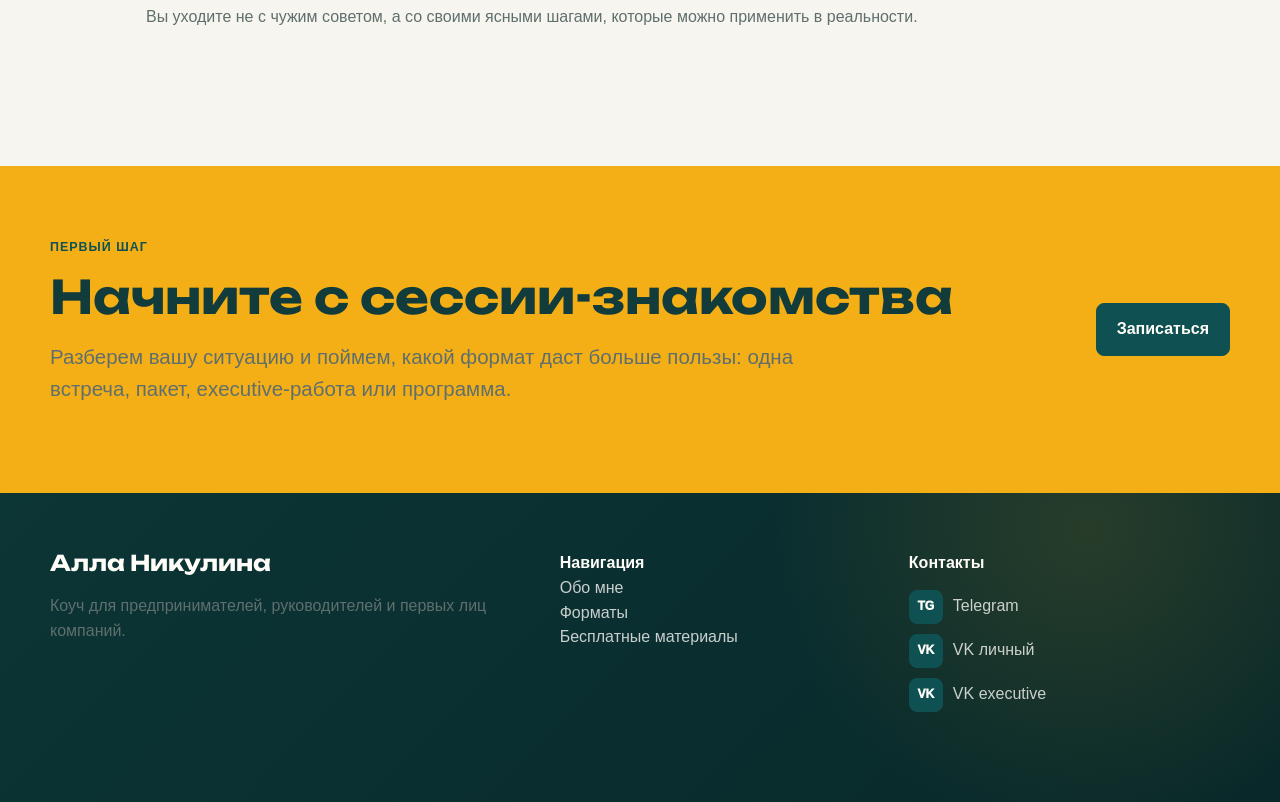
==== commit 93ee8ca0: "Polish coaching site UX" ====
--- a/site/index.html
+++ b/site/index.html
@@ -5,9 +5,6 @@
   <meta name="viewport" content="width=device-width, initial-scale=1">
   <title>Алла Никулина - коучинг для предпринимателей и руководителей</title>
   <meta name="description" content="Executive-коучинг, нейрокоучинг и программа жизнестойкости лидера для предпринимателей и первых лиц компаний.">
-  <link rel="preconnect" href="https://fonts.googleapis.com">
-  <link rel="preconnect" href="https://fonts.gstatic.com" crossorigin>
-  <link href="https://fonts.googleapis.com/css2?family=Inter:wght@500;650;750;850;950&display=swap" rel="stylesheet">
   <link rel="stylesheet" href="assets/css/styles.css">
 </head>
 <body>
--- a/site/assets/css/styles.css
+++ b/site/assets/css/styles.css
@@ -27,6 +27,16 @@
   line-height: 1.55;
 }
 body.nav-open { overflow: hidden; }
+body.nav-open::before {
+  background: rgba(8, 40, 41, .36);
+  bottom: 0;
+  content: "";
+  left: 0;
+  position: fixed;
+  right: 0;
+  top: 0;
+  z-index: 55;
+}
 img, video { max-width: 100%; display: block; }
 a { color: inherit; text-decoration: none; }
 p { margin: 0 0 1rem; }
@@ -51,7 +61,7 @@
 h1 { font-size: clamp(2.2rem, 6.1vw, 5.85rem); max-width: 1020px; }
 h2 { font-size: clamp(1.75rem, 3.6vw, 3.75rem); max-width: 960px; }
 h3 { font-size: clamp(1.15rem, 1.7vw, 1.58rem); }
-h1 + .lead, h2 + .lead, h3 + p, h3 + .muted { margin-top: 18px; }
+h1 + .lead, h1 + p, h2 + .lead, h2 + p, h3 + p, h3 + .muted { margin-top: 18px; }
 .card h3 + p, .card h3 + .muted { margin-top: 12px; }
 .lead { color: var(--muted); font-size: clamp(1.05rem, 1.6vw, 1.35rem); max-width: 760px; }
 .text-wide { max-width: 860px; }
@@ -448,19 +458,25 @@
     position: relative;
     z-index: 70;
   }
+  .nav-open .nav-toggle {
+    position: fixed;
+    right: 14px;
+    top: 16px;
+  }
   .menu {
     align-content: start;
-    background: var(--bg);
+    background: linear-gradient(180deg, #fffdf8 0%, #f7f5ef 100%);
     border-left: 1px solid var(--line);
+    box-shadow: -20px 0 70px rgba(8, 40, 41, .18);
     bottom: 0;
     display: grid;
     gap: 10px;
     padding: 86px 24px 24px;
     position: fixed;
-    right: -310px;
+    right: -340px;
     top: 0;
     transition: right .28s ease;
-    width: 300px;
+    width: min(330px, calc(100vw - 28px));
     z-index: 60;
   }
   .menu a {
@@ -469,7 +485,7 @@
     color: var(--green);
     padding: 12px 14px;
   }
-  .menu a:hover, .menu a.active { background: var(--green); color: #fffdf8; }
+  .menu a:hover, .menu a.active { background: var(--yellow); color: var(--green); }
   .nav-open .menu { right: 0; }
   .hero-grid, .split, .split.reverse, .video-grid, .cta-inner, .footer-grid, .hero-panel {
     grid-template-columns: 1fr;
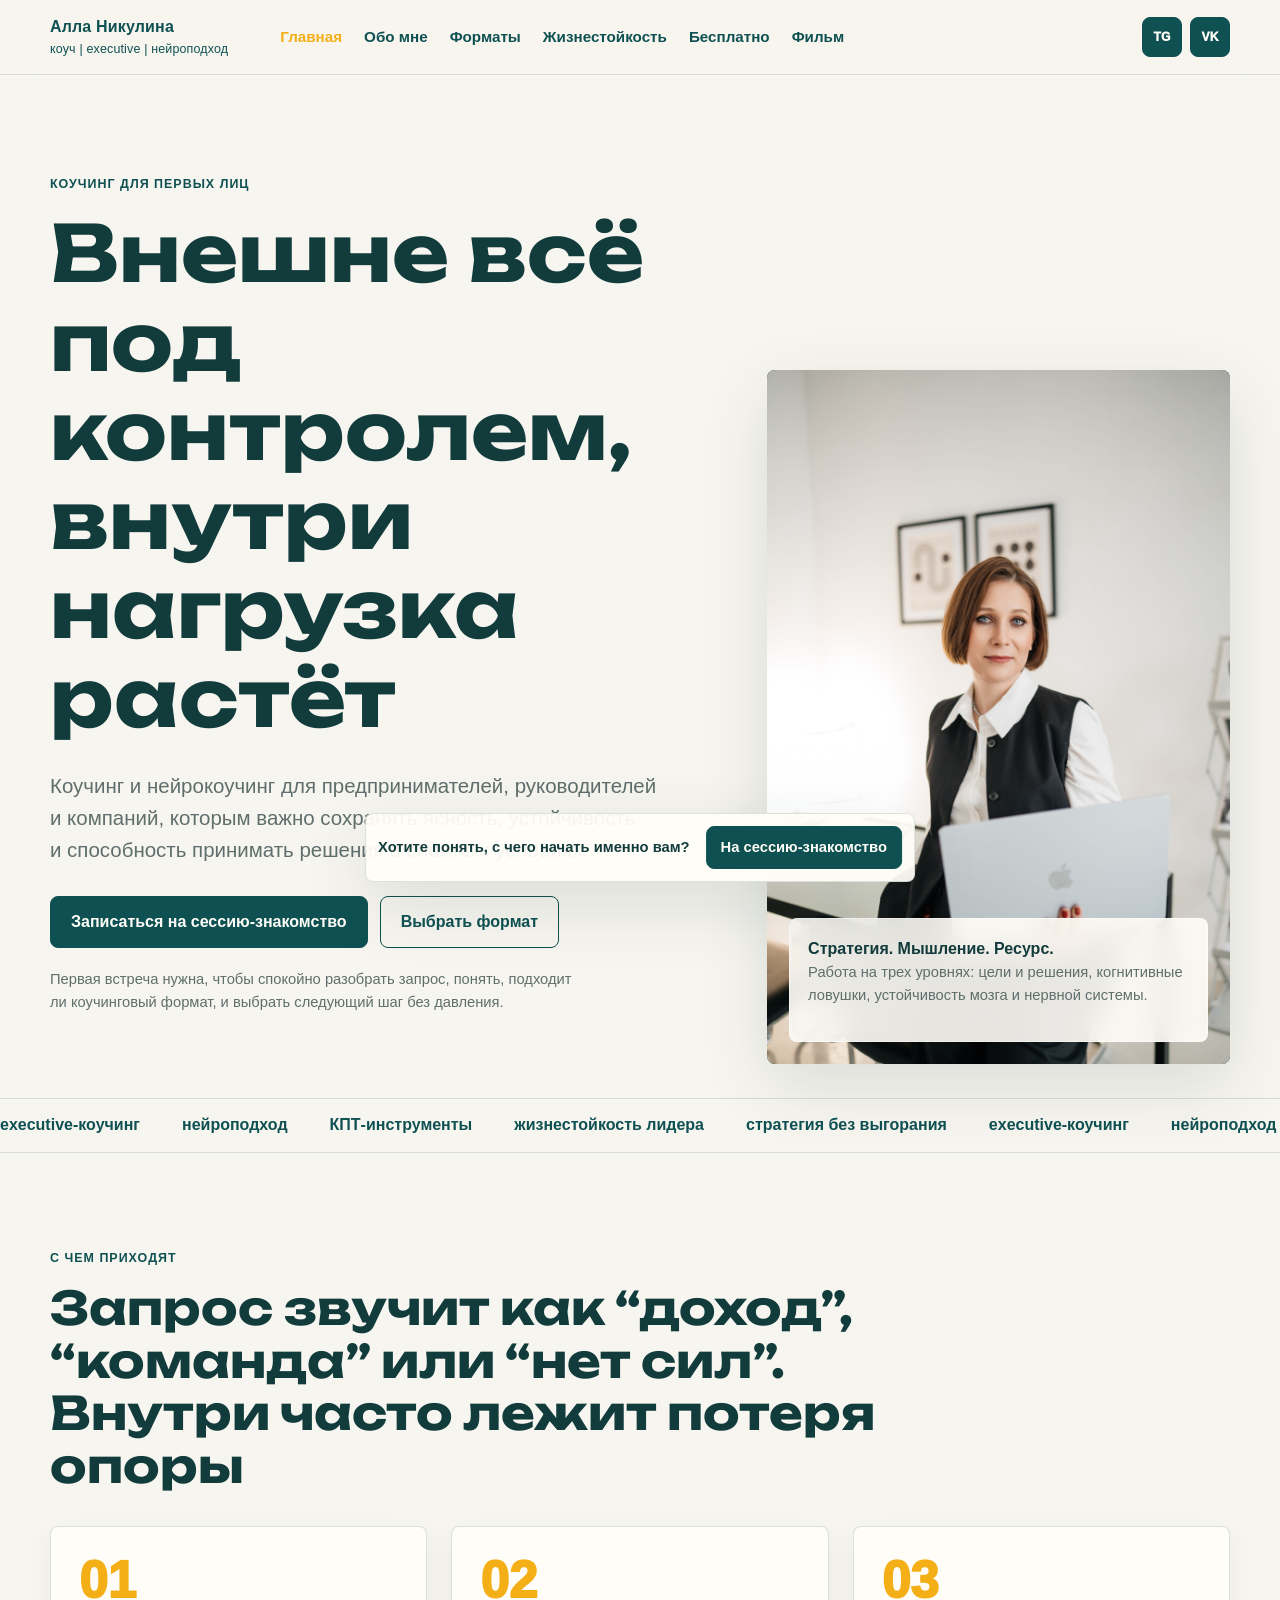
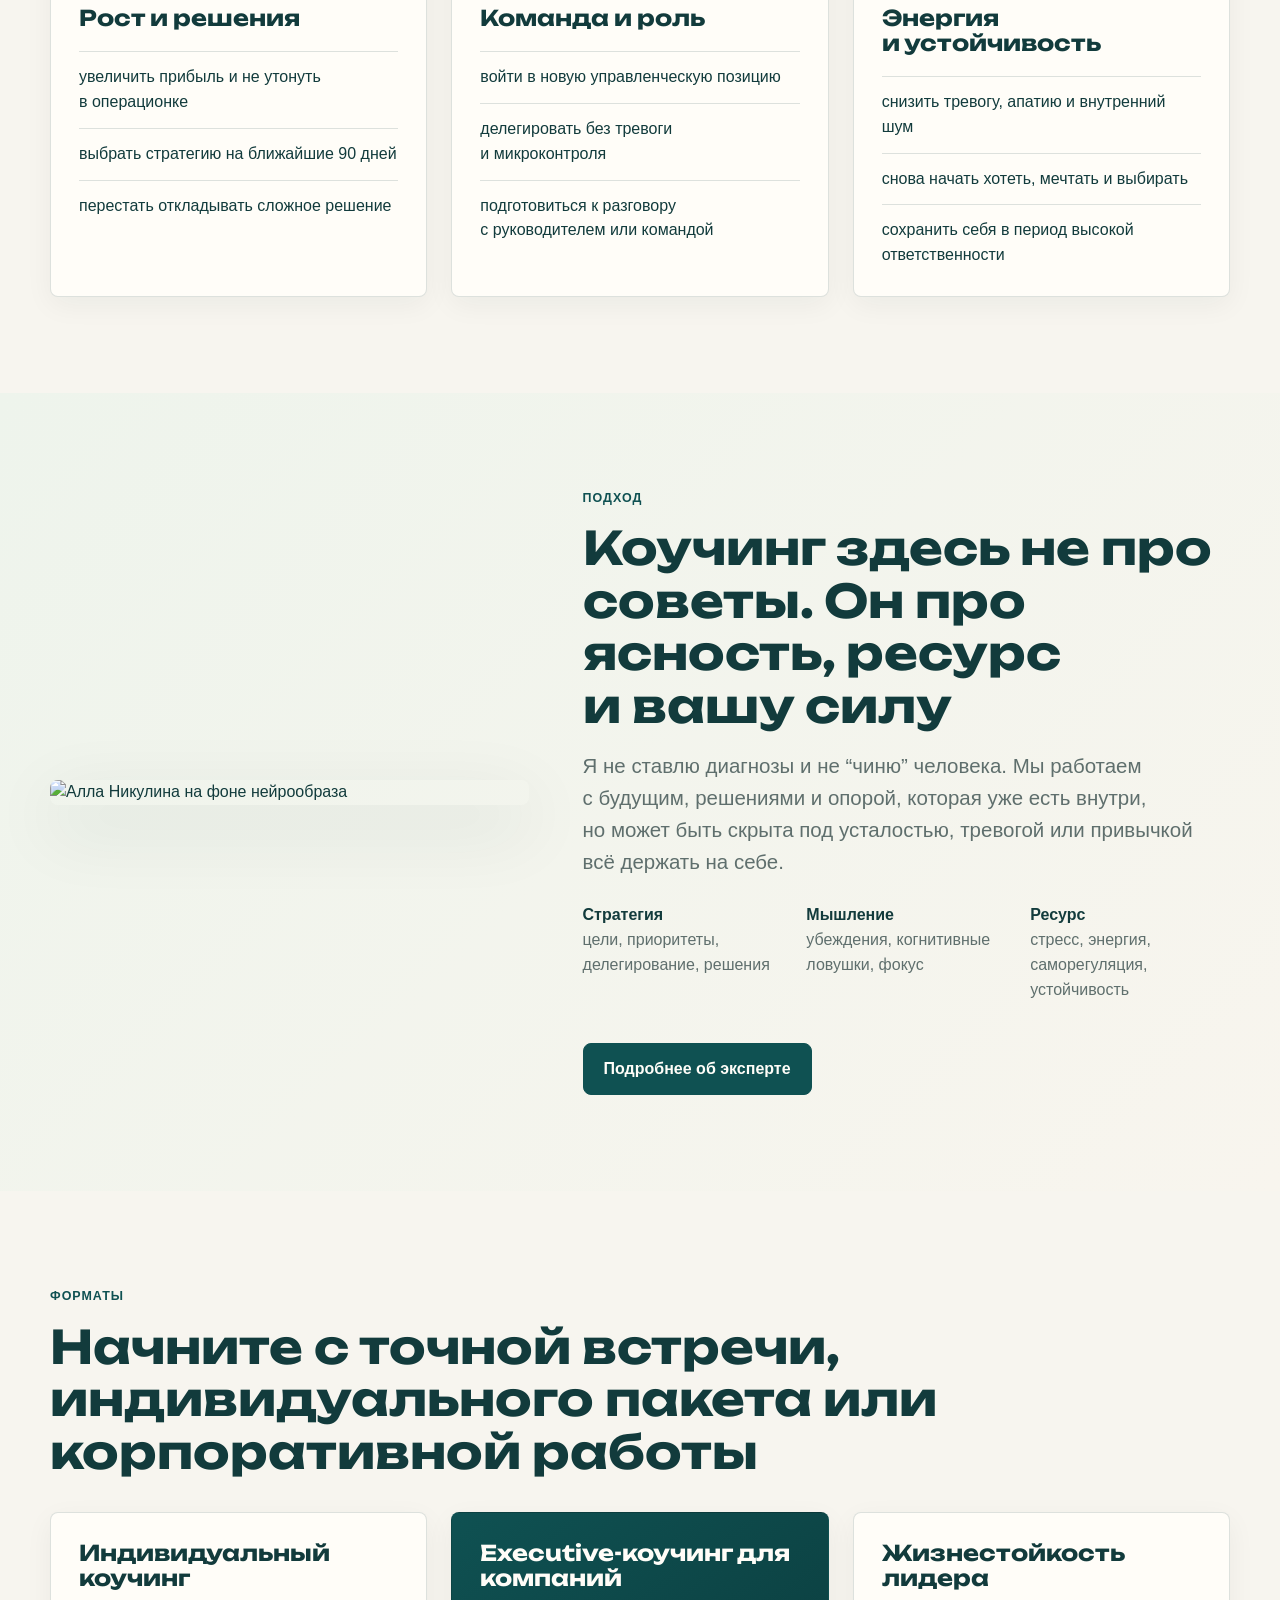
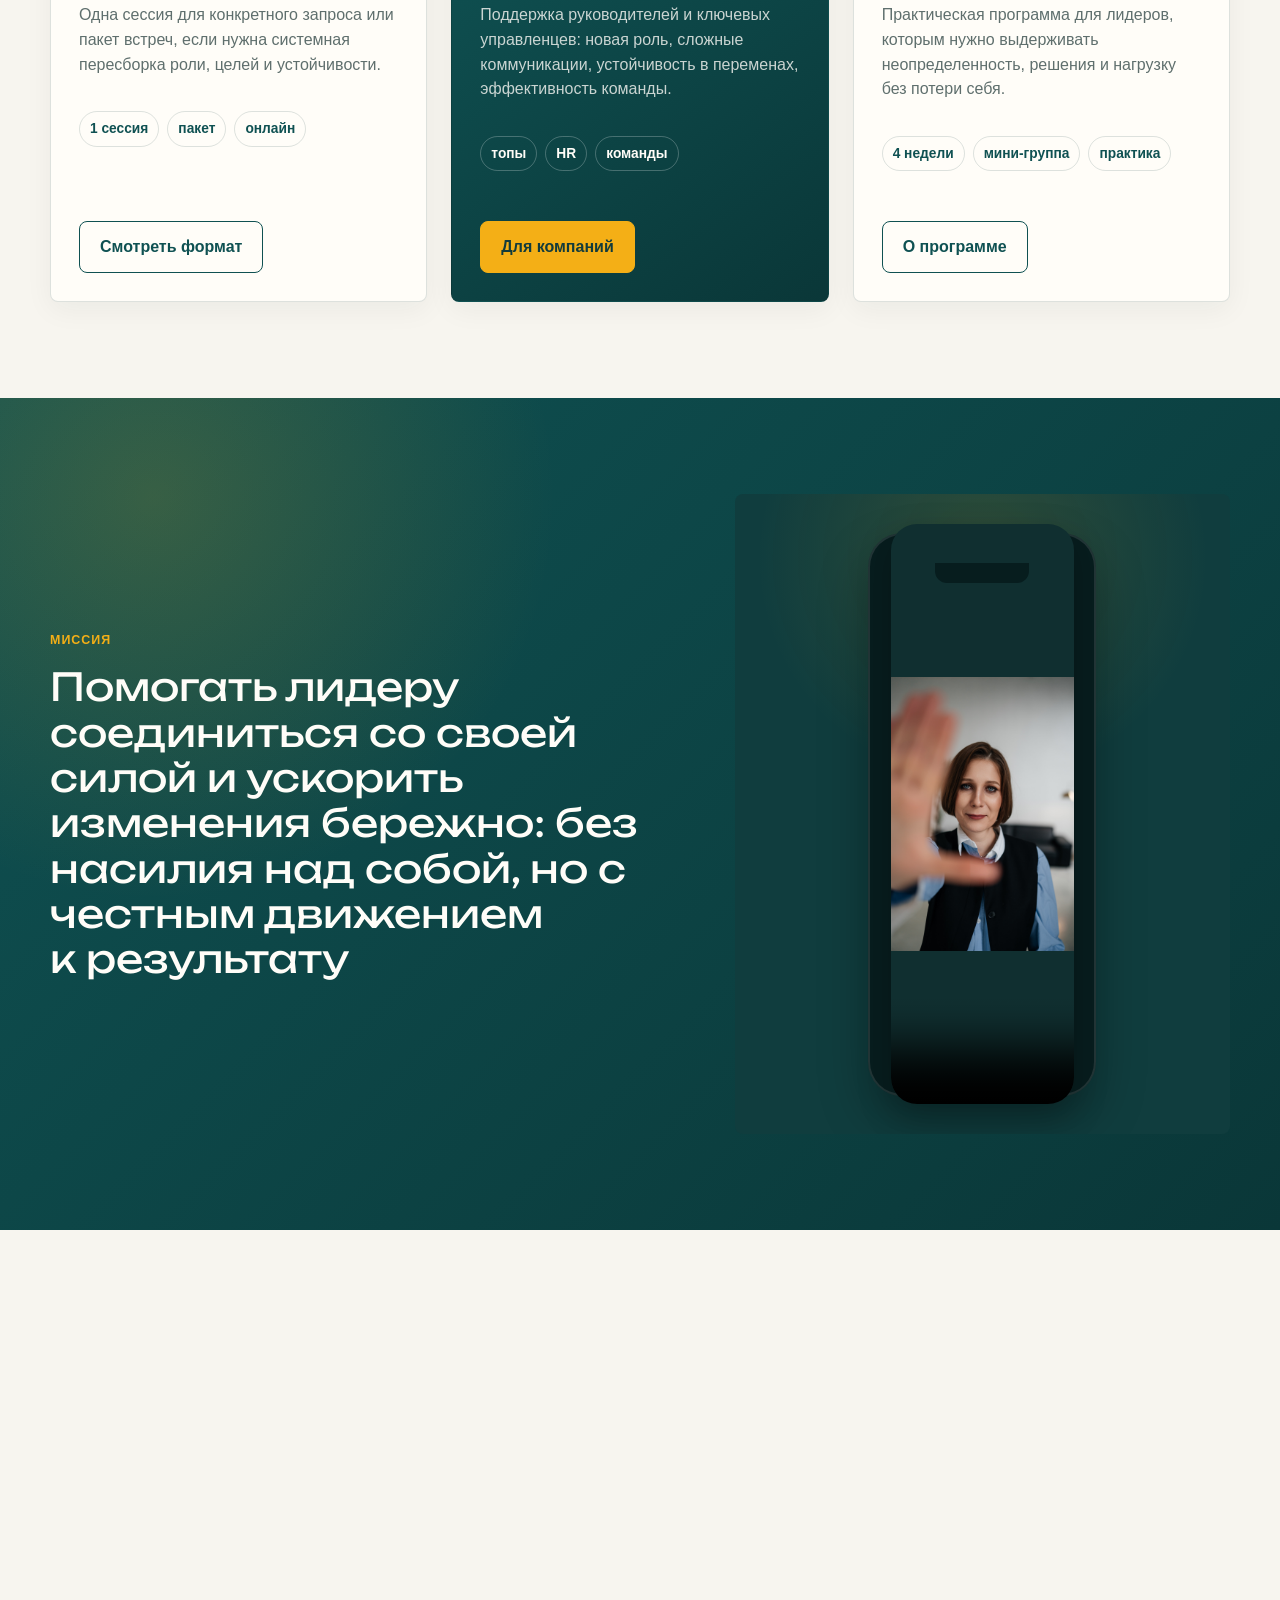
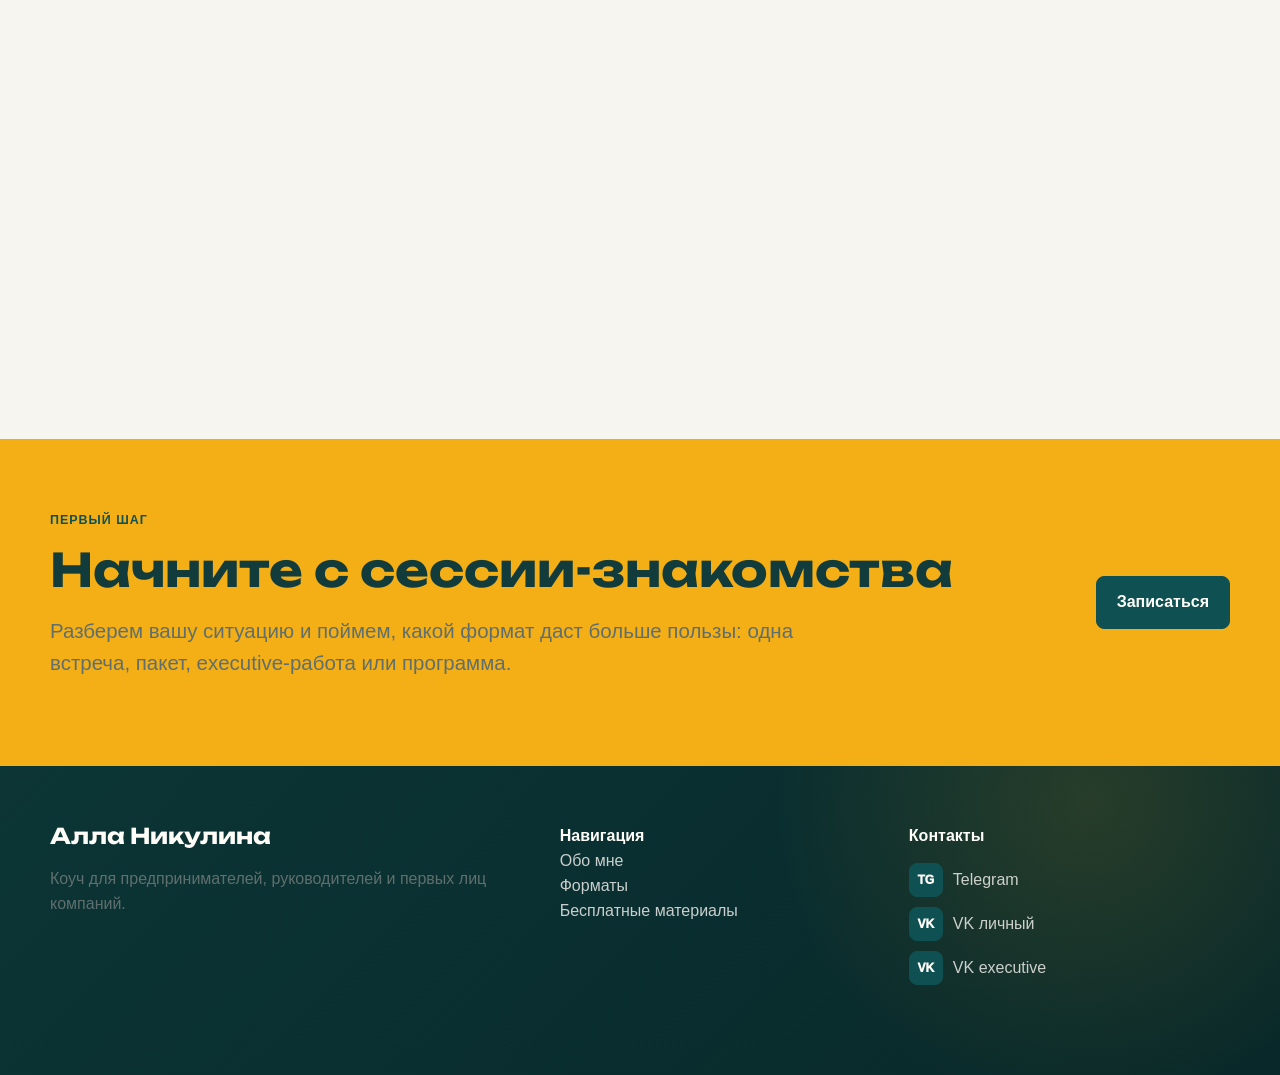
==== commit 07547ced: "Refine video presentation and header" ====
--- a/site/index.html
+++ b/site/index.html
@@ -140,7 +140,7 @@
           <div class="eyebrow">Миссия</div>
           <p class="quote">Помогать лидеру соединиться со своей силой и ускорить изменения бережно: без насилия над собой, но с честным движением к результату</p>
         </div>
-        <div class="video-box" data-reveal>
+        <div class="video-box phone-video" data-reveal>
           <video src="assets/video/intro.mp4" controls preload="metadata" poster="assets/img/alla-close.jpg"></video>
         </div>
       </div>
--- a/site/assets/css/styles.css
+++ b/site/assets/css/styles.css
@@ -85,11 +85,12 @@
 .brand {
   display: grid;
   gap: 0;
-  font-weight: 900;
+  font-weight: 650;
   letter-spacing: .01em;
   color: var(--green);
-}
-.brand span { color: var(--green); font-size: .78rem; font-weight: 700; }
+  margin-right: 28px;
+}
+.brand span { color: var(--green); font-size: .78rem; font-weight: 400; }
 .menu {
   align-items: center;
   display: flex;
@@ -294,6 +295,48 @@
   height: auto;
   object-fit: contain;
   width: 100%;
+}
+.phone-video {
+  align-items: center;
+  background: radial-gradient(circle at 50% 10%, rgba(244, 175, 22, .14), transparent 36%), #103d3e;
+  display: flex;
+  justify-content: center;
+  min-height: 520px;
+  padding: 30px;
+}
+.phone-video::before {
+  background: #071d1e;
+  border-radius: 34px;
+  box-shadow: inset 0 0 0 2px rgba(255,255,255,.11), 0 22px 50px rgba(0,0,0,.28);
+  content: "";
+  height: min(88%, 620px);
+  max-height: 620px;
+  max-width: 310px;
+  position: absolute;
+  width: min(46%, 310px);
+}
+.phone-video::after {
+  background: #071d1e;
+  border-radius: 0 0 12px 12px;
+  content: "";
+  height: 20px;
+  left: 50%;
+  position: absolute;
+  top: calc(6% + 30px);
+  transform: translateX(-50%);
+  width: 94px;
+  z-index: 2;
+}
+.phone-video video {
+  aspect-ratio: 9 / 16;
+  border-radius: 26px;
+  box-shadow: 0 12px 34px rgba(0,0,0,.24);
+  height: min(82vh, 580px);
+  max-height: 580px;
+  max-width: 280px;
+  position: relative;
+  width: min(42%, 280px);
+  z-index: 1;
 }
 .resource-card {
   display: flex;
@@ -490,6 +533,7 @@
   .hero-grid, .split, .split.reverse, .video-grid, .cta-inner, .footer-grid, .hero-panel {
     grid-template-columns: 1fr;
   }
+  .brand { margin-right: 0; }
   .hero { min-height: auto; }
   .hero-media, .hero-media img { min-height: 460px; }
   .grid-3 { grid-template-columns: 1fr 1fr; }
@@ -501,6 +545,17 @@
   h2 { font-size: clamp(1.55rem, 8vw, 2.45rem); }
   .header-contacts { gap: 6px; }
   .icon-link { height: 36px; width: 36px; }
+  .phone-video {
+    min-height: 460px;
+    padding: 24px;
+  }
+  .phone-video::before {
+    width: min(72%, 280px);
+  }
+  .phone-video video {
+    height: min(74vh, 530px);
+    width: min(66%, 250px);
+  }
   .hero-copy { padding-top: 28px; }
   .hero-media, .hero-media img { min-height: 390px; }
   .grid-2, .grid-3 { grid-template-columns: 1fr; }
